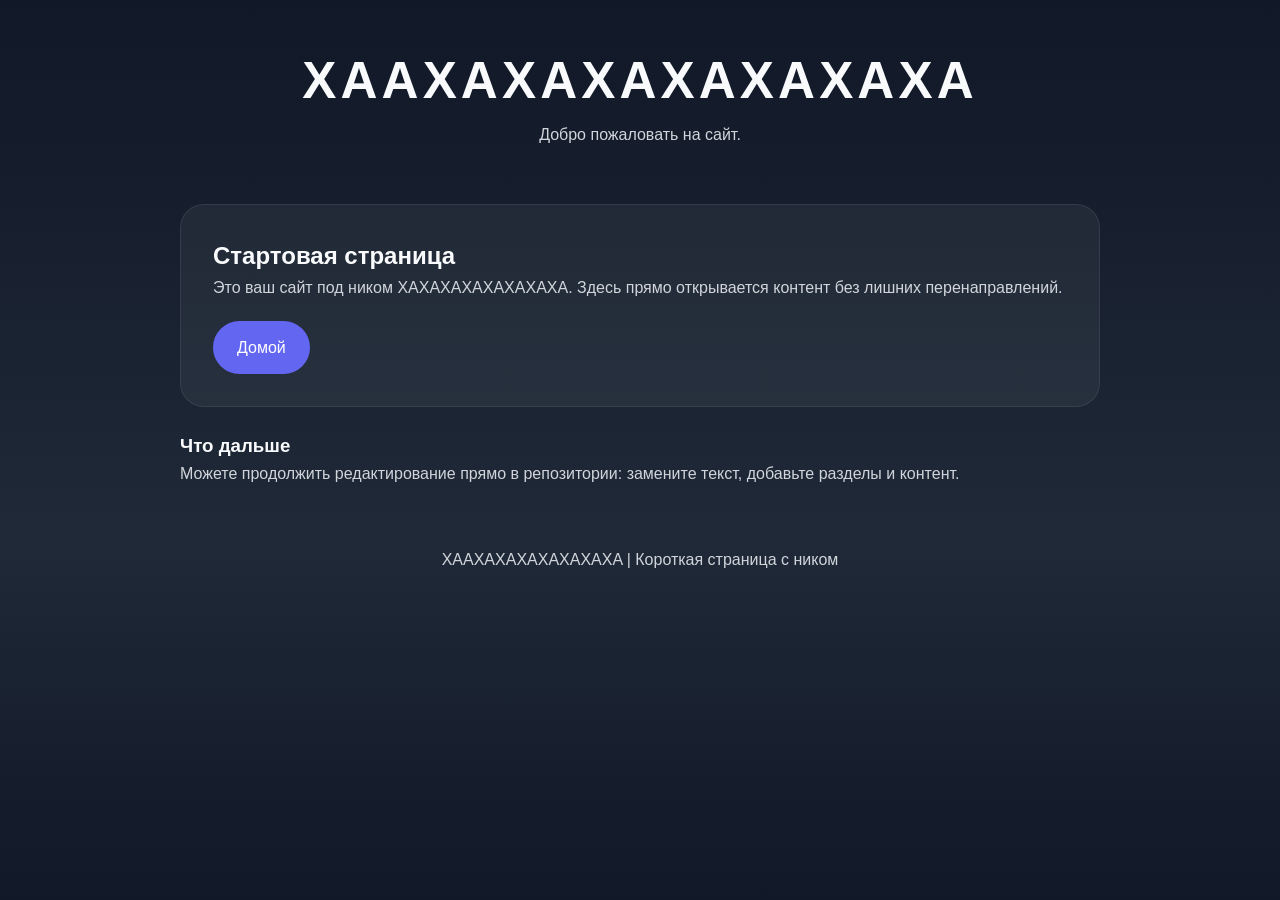
==== XAXAXAXAXAXAXAXA/index.html @ c9b1c3c9 "Replace nickname redirect with direct nickname page" ====
<!DOCTYPE html>
<html lang="ru">
  <head>
    <meta charset="UTF-8" />
    <meta name="viewport" content="width=device-width, initial-scale=1.0" />
    <title>XAXAXAXAXAXAXAXA</title>
    <link rel="stylesheet" href="/styles.css" />
  </head>
  <body>
    <div class="page-container">
      <header>
        <h1>XAAXAXAXAXAXAXAXA</h1>
        <p>Добро пожаловать на сайт.</p>
      </header>

      <main>
        <section class="hero">
          <h2>Стартовая страница</h2>
          <p>
            Это ваш сайт под ником XAXAXAXAXAXAXAXA. Здесь прямо открывается контент без
            лишних перенаправлений.
          </p>
          <a class="button" href="/">Домой</a>
        </section>

        <section>
          <h3>Что дальше</h3>
          <p>
            Можете продолжить редактирование прямо в репозитории: замените текст,
            добавьте разделы и контент.
          </p>
        </section>
      </main>

      <footer>
        <p>XAAXAXAXAXAXAXAXA | Короткая страница с ником</p>
      </footer>
    </div>
  </body>
</html>
---- styles.css ----
* {
  box-sizing: border-box;
  margin: 0;
  padding: 0;
}

body {
  font-family: Inter, -apple-system, BlinkMacSystemFont, "Segoe UI", sans-serif;
  background: linear-gradient(180deg, #111827 0%, #1f2937 60%, #111827 100%);
  color: #f9fafb;
  min-height: 100vh;
  line-height: 1.6;
}

.page-container {
  max-width: 960px;
  margin: 0 auto;
  padding: 40px 20px;
}

header {
  text-align: center;
  padding-bottom: 32px;
}

h1 {
  font-size: clamp(2.5rem, 4vw, 4rem);
  letter-spacing: 0.08em;
}

p {
  color: #d1d5db;
}

.hero {
  background: rgba(255, 255, 255, 0.05);
  border: 1px solid rgba(255, 255, 255, 0.08);
  border-radius: 24px;
  padding: 32px;
  margin-bottom: 24px;
}

.button {
  display: inline-block;
  margin-top: 20px;
  padding: 14px 24px;
  border-radius: 999px;
  background: #6366f1;
  color: white;
  text-decoration: none;
  transition: transform 0.2s ease, background-color 0.2s ease;
}

.button:hover {
  transform: translateY(-2px);
  background: #818cf8;
}

section {
  margin-top: 24px;
}

footer {
  margin-top: 60px;
  text-align: center;
  color: #9ca3af;
}
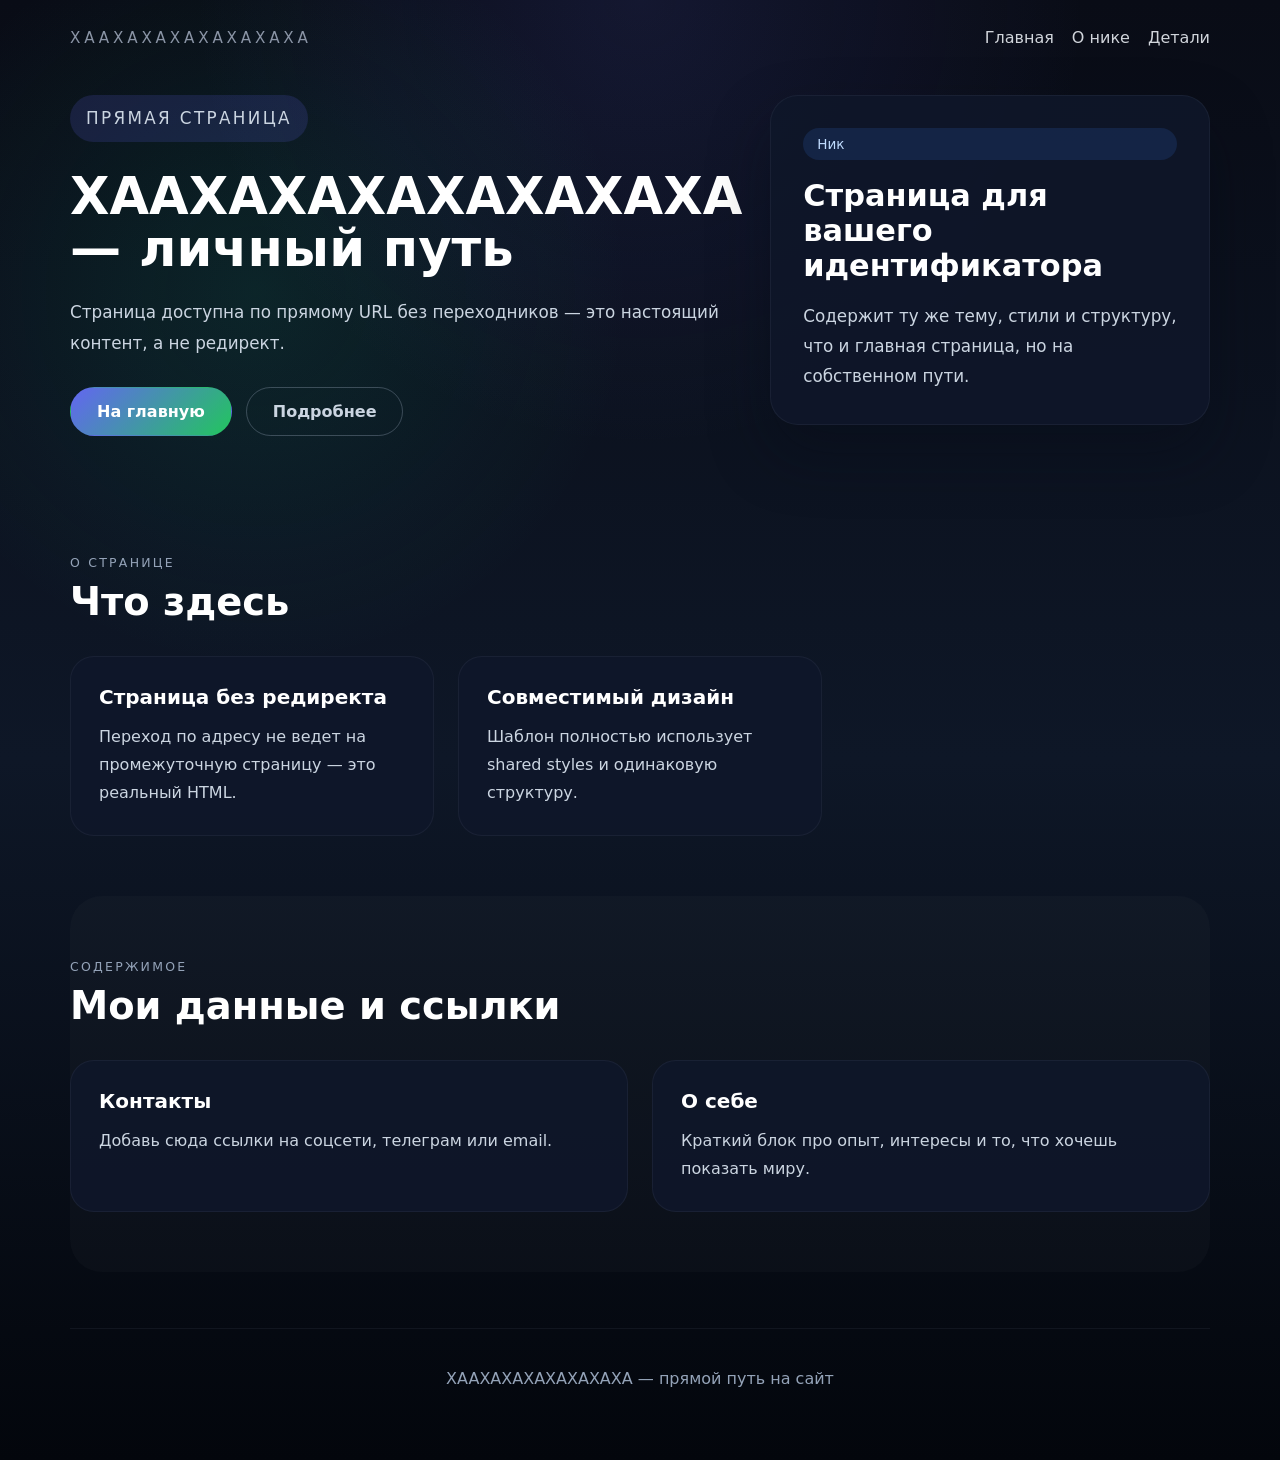
==== commit 2fb323b5: "Restore full website code" ====
--- a/XAXAXAXAXAXAXAXA/index.html
+++ b/XAXAXAXAXAXAXAXA/index.html
@@ -4,36 +4,77 @@
     <meta charset="UTF-8" />
     <meta name="viewport" content="width=device-width, initial-scale=1.0" />
     <title>XAXAXAXAXAXAXAXA</title>
-    <link rel="stylesheet" href="/styles.css" />
+    <link href="/styles.css" rel="stylesheet" />
   </head>
   <body>
-    <div class="page-container">
-      <header>
-        <h1>XAAXAXAXAXAXAXAXA</h1>
-        <p>Добро пожаловать на сайт.</p>
+    <div class="page-shell">
+      <header class="topbar">
+        <div class="brand"><span>XAAXAXAXAXAXAXAXA</span></div>
+        <nav class="site-nav">
+          <a href="/">Главная</a>
+          <a href="#about">О нике</a>
+          <a href="#details">Детали</a>
+        </nav>
       </header>
 
       <main>
-        <section class="hero">
-          <h2>Стартовая страница</h2>
-          <p>
-            Это ваш сайт под ником XAXAXAXAXAXAXAXA. Здесь прямо открывается контент без
-            лишних перенаправлений.
-          </p>
-          <a class="button" href="/">Домой</a>
+        <section class="hero-panel">
+          <div class="hero-copy">
+            <p class="eyebrow">Прямая страница</p>
+            <h1>XAAXAXAXAXAXAXAXA — личный путь</h1>
+            <p>Страница доступна по прямому URL без переходников — это настоящий контент, а не редирект.</p>
+            <div class="hero-actions">
+              <a class="button button-primary" href="/">На главную</a>
+              <a class="button button-secondary" href="#details">Подробнее</a>
+            </div>
+          </div>
+
+          <div class="hero-card">
+            <div class="hero-card-inner">
+              <span class="card-tag">Ник</span>
+              <h2>Страница для вашего идентификатора</h2>
+              <p>Содержит ту же тему, стили и структуру, что и главная страница, но на собственном пути.</p>
+            </div>
+          </div>
         </section>
 
-        <section>
-          <h3>Что дальше</h3>
-          <p>
-            Можете продолжить редактирование прямо в репозитории: замените текст,
-            добавьте разделы и контент.
-          </p>
+        <section id="about" class="section-block">
+          <div class="section-heading">
+            <span>О странице</span>
+            <h2>Что здесь</h2>
+          </div>
+          <div class="section-grid">
+            <article class="feature-card">
+              <h3>Страница без редиректа</h3>
+              <p>Переход по адресу не ведет на промежуточную страницу — это реальный HTML.</p>
+            </article>
+            <article class="feature-card">
+              <h3>Совместимый дизайн</h3>
+              <p>Шаблон полностью использует shared styles и одинаковую структуру.</p>
+            </article>
+          </div>
+        </section>
+
+        <section id="details" class="section-block section-alt">
+          <div class="section-heading">
+            <span>Содержимое</span>
+            <h2>Мои данные и ссылки</h2>
+          </div>
+          <div class="features-grid">
+            <div class="feature-item">
+              <h4>Контакты</h4>
+              <p>Добавь сюда ссылки на соцсети, телеграм или email.</p>
+            </div>
+            <div class="feature-item">
+              <h4>О себе</h4>
+              <p>Краткий блок про опыт, интересы и то, что хочешь показать миру.</p>
+            </div>
+          </div>
         </section>
       </main>
 
-      <footer>
-        <p>XAAXAXAXAXAXAXAXA | Короткая страница с ником</p>
+      <footer class="footer-bar">
+        <p>XAAXAXAXAXAXAXAXA — прямой путь на сайт</p>
       </footer>
     </div>
   </body>
--- a/styles.css
+++ b/styles.css
@@ -1,67 +1,248 @@
+:root {
+  color-scheme: dark;
+  font-family: 'Inter', system-ui, -apple-system, BlinkMacSystemFont, 'Segoe UI', sans-serif;
+  background-color: #05080f;
+  color: #f8fafc;
+}
 * {
   box-sizing: border-box;
-  margin: 0;
-  padding: 0;
-}
-
+}
+html {
+  scroll-behavior: smooth;
+}
 body {
-  font-family: Inter, -apple-system, BlinkMacSystemFont, "Segoe UI", sans-serif;
-  background: linear-gradient(180deg, #111827 0%, #1f2937 60%, #111827 100%);
-  color: #f9fafb;
   min-height: 100vh;
-  line-height: 1.6;
-}
-
-.page-container {
-  max-width: 960px;
+  margin: 0;
+  background: radial-gradient(circle at top, rgba(99, 102, 241, 0.12), transparent 28%),
+    radial-gradient(circle at 20% 20%, rgba(16, 185, 129, 0.12), transparent 24%),
+    linear-gradient(180deg, #090c16 0%, #0e1727 52%, #03060c 100%);
+}
+button,
+a,
+input,
+textarea {
+  font: inherit;
+}
+.page-shell {
+  max-width: 1180px;
   margin: 0 auto;
-  padding: 40px 20px;
-}
-
-header {
-  text-align: center;
-  padding-bottom: 32px;
-}
-
-h1 {
-  font-size: clamp(2.5rem, 4vw, 4rem);
-  letter-spacing: 0.08em;
-}
-
-p {
+  padding: 28px 20px 56px;
+}
+.topbar {
+  display: flex;
+  align-items: center;
+  justify-content: space-between;
+  flex-wrap: wrap;
+  gap: 16px;
+  margin-bottom: 48px;
+}
+.brand span {
+  font-size: 0.95rem;
+  letter-spacing: 0.25em;
+  text-transform: uppercase;
+  color: #8b95a6;
+}
+.site-nav {
+  display: flex;
+  gap: 18px;
+  flex-wrap: wrap;
+}
+.site-nav a {
   color: #d1d5db;
-}
-
-.hero {
-  background: rgba(255, 255, 255, 0.05);
-  border: 1px solid rgba(255, 255, 255, 0.08);
-  border-radius: 24px;
-  padding: 32px;
-  margin-bottom: 24px;
-}
-
+  text-decoration: none;
+  transition: color 0.2s ease;
+}
+.site-nav a:hover {
+  color: #ffffff;
+}
+.hero-panel {
+  display: grid;
+  grid-template-columns: 1.5fr 1fr;
+  gap: 28px;
+  align-items: start;
+  margin-bottom: 56px;
+}
+.hero-copy {
+  max-width: 720px;
+}
+.eyebrow {
+  display: inline-block;
+  margin-bottom: 16px;
+  padding: 8px 16px;
+  border-radius: 999px;
+  background: rgba(99, 102, 241, 0.16);
+  color: #dbeafe;
+  font-size: 0.82rem;
+  letter-spacing: 0.14em;
+  text-transform: uppercase;
+}
+.hero-panel h1 {
+  font-size: clamp(2.8rem, 4vw, 4.8rem);
+  line-height: 1.02;
+  margin: 0 0 22px;
+  color: #ffffff;
+}
+.hero-panel p {
+  font-size: 1.05rem;
+  line-height: 1.85;
+  color: #cbd5e1;
+  margin: 0 0 28px;
+}
+.hero-actions {
+  display: flex;
+  flex-wrap: wrap;
+  gap: 14px;
+}
 .button {
-  display: inline-block;
-  margin-top: 20px;
-  padding: 14px 24px;
+  display: inline-flex;
+  align-items: center;
+  justify-content: center;
+  padding: 14px 26px;
   border-radius: 999px;
-  background: #6366f1;
-  color: white;
+  border: 1px solid transparent;
+  transition: transform 0.2s ease, background-color 0.2s ease, border-color 0.2s ease;
   text-decoration: none;
-  transition: transform 0.2s ease, background-color 0.2s ease;
-}
-
+  font-weight: 600;
+}
+.button-primary {
+  background: linear-gradient(135deg, #6366f1, #22c55e);
+  color: #ffffff;
+}
+.button-secondary {
+  background: transparent;
+  border-color: rgba(148, 163, 184, 0.35);
+  color: #cbd5e1;
+}
 .button:hover {
   transform: translateY(-2px);
-  background: #818cf8;
-}
-
-section {
-  margin-top: 24px;
-}
-
-footer {
-  margin-top: 60px;
+}
+.hero-card {
+  padding: 32px;
+  border-radius: 28px;
+  background: rgba(15, 23, 42, 0.9);
+  border: 1px solid rgba(148, 163, 184, 0.08);
+  box-shadow: 0 28px 60px rgba(7, 12, 24, 0.35);
+}
+.hero-card-inner {
+  display: grid;
+  gap: 18px;
+}
+.card-tag {
+  display: inline-flex;
+  padding: 8px 14px;
+  border-radius: 999px;
+  background: rgba(59, 130, 246, 0.14);
+  color: #bfdbfe;
+  font-size: 0.85rem;
+}
+.hero-card h2 {
+  margin: 0;
+  font-size: 1.9rem;
+  color: #ffffff;
+}
+.hero-card p {
+  margin: 0;
+  color: #cbd5e1;
+  line-height: 1.8;
+}
+.section-block {
+  padding: 60px 0;
+}
+.section-alt {
+  background: rgba(255,255,255,0.02);
+  border-radius: 32px;
+}
+.section-heading {
+  max-width: 740px;
+  margin-bottom: 34px;
+}
+.section-heading span {
+  display: inline-block;
+  margin-bottom: 12px;
+  color: #94a3b8;
+  text-transform: uppercase;
+  letter-spacing: 0.18em;
+  font-size: 0.78rem;
+}
+.section-heading h2 {
+  margin: 0;
+  font-size: clamp(2rem, 3vw, 3rem);
+  color: #ffffff;
+  line-height: 1.05;
+}
+.section-grid,
+.features-grid,
+.portfolio-grid,
+.contact-grid {
+  display: grid;
+  gap: 24px;
+}
+.section-grid {
+  grid-template-columns: repeat(3, minmax(0, 1fr));
+}
+.feature-card,
+.feature-item,
+.portfolio-card,
+.contact-card {
+  padding: 28px;
+  border-radius: 24px;
+  background: rgba(15, 23, 42, 0.95);
+  border: 1px solid rgba(148, 163, 184, 0.08);
+}
+.feature-card h3,
+.feature-item h4,
+.portfolio-card h3,
+.contact-card h3 {
+  margin: 0 0 14px;
+  font-size: 1.25rem;
+  color: #ffffff;
+}
+.feature-card p,
+.feature-item p,
+.portfolio-card p,
+.contact-card p {
+  margin: 0;
+  color: #cbd5e1;
+  line-height: 1.75;
+}
+.features-grid {
+  grid-template-columns: repeat(2, minmax(0, 1fr));
+}
+.portfolio-grid {
+  grid-template-columns: repeat(3, minmax(0, 1fr));
+}
+.contact-grid {
+  grid-template-columns: repeat(2, minmax(0, 1fr));
+}
+.footer-bar {
+  margin-top: 56px;
+  padding-top: 24px;
+  border-top: 1px solid rgba(148, 163, 184, 0.08);
+  color: #94a3b8;
   text-align: center;
-  color: #9ca3af;
-}
+}
+@media (max-width: 1024px) {
+  .hero-panel {
+    grid-template-columns: 1fr;
+  }
+  .section-grid,
+  .features-grid,
+  .portfolio-grid,
+  .contact-grid {
+    grid-template-columns: 1fr;
+  }
+}
+@media (max-width: 640px) {
+  .page-shell {
+    padding: 20px 16px 36px;
+  }
+  .topbar {
+    gap: 12px;
+  }
+  .hero-panel {
+    gap: 20px;
+  }
+  .hero-panel h1 {
+    font-size: 2.7rem;
+  }
+}
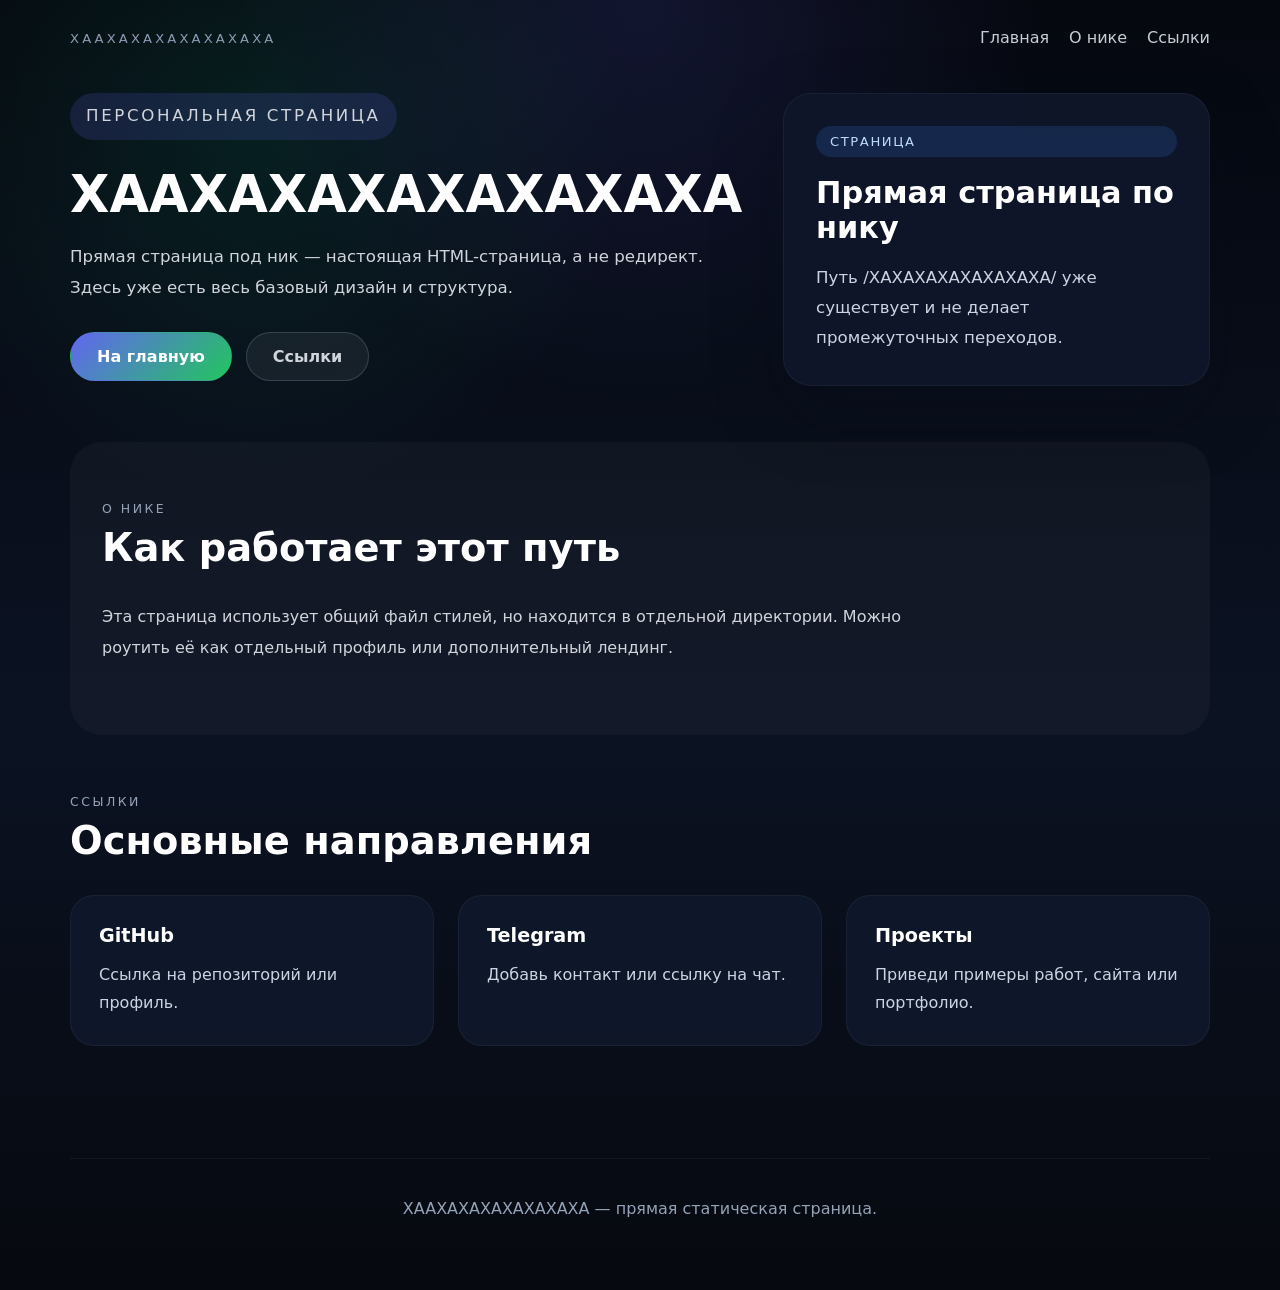
==== commit f62db97e: "Restore full site with complete HTML and CSS" ====
--- a/XAXAXAXAXAXAXAXA/index.html
+++ b/XAXAXAXAXAXAXAXA/index.html
@@ -4,7 +4,8 @@
     <meta charset="UTF-8" />
     <meta name="viewport" content="width=device-width, initial-scale=1.0" />
     <title>XAXAXAXAXAXAXAXA</title>
-    <link href="/styles.css" rel="stylesheet" />
+    <meta name="description" content="Прямая страница по нику XAAXAXAXAXAXAXAXA." />
+    <link rel="stylesheet" href="/styles.css" />
   </head>
   <body>
     <div class="page-shell">
@@ -13,68 +14,62 @@
         <nav class="site-nav">
           <a href="/">Главная</a>
           <a href="#about">О нике</a>
-          <a href="#details">Детали</a>
+          <a href="#links">Ссылки</a>
         </nav>
       </header>
 
       <main>
         <section class="hero-panel">
           <div class="hero-copy">
-            <p class="eyebrow">Прямая страница</p>
-            <h1>XAAXAXAXAXAXAXAXA — личный путь</h1>
-            <p>Страница доступна по прямому URL без переходников — это настоящий контент, а не редирект.</p>
+            <p class="eyebrow">Персональная страница</p>
+            <h1>XAAXAXAXAXAXAXAXA</h1>
+            <p>Прямая страница под ник — настоящая HTML-страница, а не редирект. Здесь уже есть весь базовый дизайн и структура.</p>
             <div class="hero-actions">
               <a class="button button-primary" href="/">На главную</a>
-              <a class="button button-secondary" href="#details">Подробнее</a>
+              <a class="button button-secondary" href="#links">Ссылки</a>
             </div>
           </div>
-
-          <div class="hero-card">
+          <div class="hero-panel-card">
             <div class="hero-card-inner">
-              <span class="card-tag">Ник</span>
-              <h2>Страница для вашего идентификатора</h2>
-              <p>Содержит ту же тему, стили и структуру, что и главная страница, но на собственном пути.</p>
+              <span class="card-tag">Страница</span>
+              <h2>Прямая страница по нику</h2>
+              <p>Путь /XAXAXAXAXAXAXAXA/ уже существует и не делает промежуточных переходов.</p>
             </div>
           </div>
         </section>
 
-        <section id="about" class="section-block">
+        <section id="about" class="section-block section-alt">
           <div class="section-heading">
-            <span>О странице</span>
-            <h2>Что здесь</h2>
+            <span>О нике</span>
+            <h2>Как работает этот путь</h2>
           </div>
-          <div class="section-grid">
-            <article class="feature-card">
-              <h3>Страница без редиректа</h3>
-              <p>Переход по адресу не ведет на промежуточную страницу — это реальный HTML.</p>
-            </article>
-            <article class="feature-card">
-              <h3>Совместимый дизайн</h3>
-              <p>Шаблон полностью использует shared styles и одинаковую структуру.</p>
-            </article>
-          </div>
+          <p class="section-text">Эта страница использует общий файл стилей, но находится в отдельной директории. Можно роутить её как отдельный профиль или дополнительный лендинг.</p>
         </section>
 
-        <section id="details" class="section-block section-alt">
+        <section id="links" class="section-block">
           <div class="section-heading">
-            <span>Содержимое</span>
-            <h2>Мои данные и ссылки</h2>
+            <span>Ссылки</span>
+            <h2>Основные направления</h2>
           </div>
-          <div class="features-grid">
-            <div class="feature-item">
-              <h4>Контакты</h4>
-              <p>Добавь сюда ссылки на соцсети, телеграм или email.</p>
-            </div>
-            <div class="feature-item">
-              <h4>О себе</h4>
-              <p>Краткий блок про опыт, интересы и то, что хочешь показать миру.</p>
-            </div>
+          <div class="links-grid">
+            <article class="link-card">
+              <h3>GitHub</h3>
+              <p>Ссылка на репозиторий или профиль.</p>
+            </article>
+            <article class="link-card">
+              <h3>Telegram</h3>
+              <p>Добавь контакт или ссылку на чат.</p>
+            </article>
+            <article class="link-card">
+              <h3>Проекты</h3>
+              <p>Приведи примеры работ, сайта или портфолио.</p>
+            </article>
           </div>
         </section>
       </main>
 
       <footer class="footer-bar">
-        <p>XAAXAXAXAXAXAXAXA — прямой путь на сайт</p>
+        <p>XAAXAXAXAXAXAXAXA — прямая статическая страница.</p>
       </footer>
     </div>
   </body>
--- a/styles.css
+++ b/styles.css
@@ -1,8 +1,8 @@
 :root {
   color-scheme: dark;
-  font-family: 'Inter', system-ui, -apple-system, BlinkMacSystemFont, 'Segoe UI', sans-serif;
-  background-color: #05080f;
-  color: #f8fafc;
+  font-family: 'Inter', system-ui, sans-serif;
+  background: #05080f;
+  color: #eff2f7;
 }
 * {
   box-sizing: border-box;
@@ -11,11 +11,11 @@
   scroll-behavior: smooth;
 }
 body {
+  margin: 0;
   min-height: 100vh;
-  margin: 0;
-  background: radial-gradient(circle at top, rgba(99, 102, 241, 0.12), transparent 28%),
-    radial-gradient(circle at 20% 20%, rgba(16, 185, 129, 0.12), transparent 24%),
-    linear-gradient(180deg, #090c16 0%, #0e1727 52%, #03060c 100%);
+  background: radial-gradient(circle at top, rgba(99, 102, 241, 0.14), transparent 28%),
+    radial-gradient(circle at 20% 10%, rgba(16, 185, 129, 0.12), transparent 24%),
+    linear-gradient(180deg, #05080f 0%, #0b1222 56%, #06090f 100%);
 }
 button,
 a,
@@ -33,23 +33,24 @@
   align-items: center;
   justify-content: space-between;
   flex-wrap: wrap;
-  gap: 16px;
-  margin-bottom: 48px;
+  gap: 18px;
+  margin-bottom: 46px;
 }
 .brand span {
-  font-size: 0.95rem;
-  letter-spacing: 0.25em;
+  display: inline-block;
+  font-size: 0.82rem;
+  letter-spacing: 0.24em;
   text-transform: uppercase;
-  color: #8b95a6;
+  color: #8f9bb3;
 }
 .site-nav {
   display: flex;
-  gap: 18px;
+  gap: 20px;
   flex-wrap: wrap;
 }
 .site-nav a {
-  color: #d1d5db;
   text-decoration: none;
+  color: rgba(226, 232, 240, 0.88);
   transition: color 0.2s ease;
 }
 .site-nav a:hover {
@@ -57,8 +58,8 @@
 }
 .hero-panel {
   display: grid;
-  grid-template-columns: 1.5fr 1fr;
-  gap: 28px;
+  grid-template-columns: 1.6fr 1fr;
+  gap: 30px;
   align-items: start;
   margin-bottom: 56px;
 }
@@ -66,27 +67,28 @@
   max-width: 720px;
 }
 .eyebrow {
-  display: inline-block;
-  margin-bottom: 16px;
+  display: inline-flex;
+  align-items: center;
   padding: 8px 16px;
+  margin-bottom: 18px;
   border-radius: 999px;
   background: rgba(99, 102, 241, 0.16);
   color: #dbeafe;
-  font-size: 0.82rem;
-  letter-spacing: 0.14em;
+  font-size: 0.8rem;
+  letter-spacing: 0.16em;
   text-transform: uppercase;
 }
 .hero-panel h1 {
-  font-size: clamp(2.8rem, 4vw, 4.8rem);
+  margin: 0 0 22px;
+  font-size: clamp(2.8rem, 4vw, 4.4rem);
   line-height: 1.02;
-  margin: 0 0 22px;
   color: #ffffff;
 }
 .hero-panel p {
-  font-size: 1.05rem;
+  margin: 0 0 28px;
+  color: #d1d5db;
+  font-size: 1.04rem;
   line-height: 1.85;
-  color: #cbd5e1;
-  margin: 0 0 28px;
 }
 .hero-actions {
   display: flex;
@@ -100,28 +102,29 @@
   padding: 14px 26px;
   border-radius: 999px;
   border: 1px solid transparent;
+  text-decoration: none;
+  color: inherit;
+  font-weight: 700;
   transition: transform 0.2s ease, background-color 0.2s ease, border-color 0.2s ease;
-  text-decoration: none;
-  font-weight: 600;
 }
 .button-primary {
   background: linear-gradient(135deg, #6366f1, #22c55e);
   color: #ffffff;
 }
 .button-secondary {
-  background: transparent;
-  border-color: rgba(148, 163, 184, 0.35);
-  color: #cbd5e1;
+  background: rgba(255, 255, 255, 0.06);
+  border-color: rgba(148, 163, 184, 0.25);
+  color: #d1d5db;
 }
 .button:hover {
   transform: translateY(-2px);
 }
-.hero-card {
+.hero-panel-card {
   padding: 32px;
+  background: rgba(15, 23, 42, 0.95);
+  border: 1px solid rgba(148, 163, 184, 0.08);
   border-radius: 28px;
-  background: rgba(15, 23, 42, 0.9);
-  border: 1px solid rgba(148, 163, 184, 0.08);
-  box-shadow: 0 28px 60px rgba(7, 12, 24, 0.35);
+  box-shadow: 0 28px 70px rgba(7, 12, 24, 0.28);
 }
 .hero-card-inner {
   display: grid;
@@ -131,29 +134,53 @@
   display: inline-flex;
   padding: 8px 14px;
   border-radius: 999px;
-  background: rgba(59, 130, 246, 0.14);
+  background: rgba(59, 130, 246, 0.16);
   color: #bfdbfe;
-  font-size: 0.85rem;
-}
-.hero-card h2 {
+  font-size: 0.82rem;
+  text-transform: uppercase;
+  letter-spacing: 0.12em;
+}
+.hero-card-inner h2 {
   margin: 0;
   font-size: 1.9rem;
   color: #ffffff;
 }
-.hero-card p {
+.hero-card-inner p {
   margin: 0;
   color: #cbd5e1;
   line-height: 1.8;
 }
+.hero-stats {
+  display: grid;
+  grid-template-columns: repeat(2, minmax(0, 1fr));
+  gap: 16px;
+}
+.stat-item {
+  padding: 16px;
+  border-radius: 20px;
+  background: rgba(255, 255, 255, 0.04);
+  border: 1px solid rgba(148, 163, 184, 0.08);
+}
+.stat-item strong {
+  display: block;
+  font-size: 1.35rem;
+  color: #ffffff;
+}
+.stat-item span {
+  color: #a1a9b8;
+  margin-top: 6px;
+  display: block;
+}
 .section-block {
-  padding: 60px 0;
+  padding: 56px 0;
 }
 .section-alt {
-  background: rgba(255,255,255,0.02);
+  background: rgba(255, 255, 255, 0.03);
   border-radius: 32px;
+  padding: 56px 32px;
 }
 .section-heading {
-  max-width: 740px;
+  max-width: 720px;
   margin-bottom: 34px;
 }
 .section-heading span {
@@ -161,75 +188,119 @@
   margin-bottom: 12px;
   color: #94a3b8;
   text-transform: uppercase;
-  letter-spacing: 0.18em;
+  letter-spacing: 0.2em;
   font-size: 0.78rem;
 }
 .section-heading h2 {
   margin: 0;
-  font-size: clamp(2rem, 3vw, 3rem);
-  color: #ffffff;
+  font-size: clamp(2rem, 3vw, 3.2rem);
   line-height: 1.05;
+  color: #ffffff;
 }
 .section-grid,
 .features-grid,
-.portfolio-grid,
-.contact-grid {
+.cases-grid,
+.faq-grid,
+.links-grid {
   display: grid;
   gap: 24px;
 }
 .section-grid {
   grid-template-columns: repeat(3, minmax(0, 1fr));
 }
+.features-grid {
+  grid-template-columns: repeat(2, minmax(0, 1fr));
+}
+.cases-grid {
+  grid-template-columns: repeat(3, minmax(0, 1fr));
+}
+.faq-grid {
+  grid-template-columns: repeat(3, minmax(0, 1fr));
+}
+.links-grid {
+  grid-template-columns: repeat(3, minmax(0, 1fr));
+}
 .feature-card,
-.feature-item,
-.portfolio-card,
+.case-card,
+.faq-item,
+.link-card,
+.list-card,
 .contact-card {
   padding: 28px;
   border-radius: 24px;
-  background: rgba(15, 23, 42, 0.95);
+  background: rgba(15, 23, 42, 0.96);
   border: 1px solid rgba(148, 163, 184, 0.08);
 }
 .feature-card h3,
-.feature-item h4,
-.portfolio-card h3,
-.contact-card h3 {
+.case-card h3,
+.faq-item h4,
+.link-card h3,
+.list-card strong,
+.contact-card strong {
   margin: 0 0 14px;
-  font-size: 1.25rem;
+  font-size: 1.2rem;
   color: #ffffff;
 }
 .feature-card p,
-.feature-item p,
-.portfolio-card p,
+.case-card p,
+.faq-item p,
+.link-card p,
+.list-card p,
 .contact-card p {
   margin: 0;
   color: #cbd5e1;
   line-height: 1.75;
 }
-.features-grid {
-  grid-template-columns: repeat(2, minmax(0, 1fr));
-}
-.portfolio-grid {
-  grid-template-columns: repeat(3, minmax(0, 1fr));
-}
-.contact-grid {
-  grid-template-columns: repeat(2, minmax(0, 1fr));
+.two-column-block {
+  display: grid;
+  grid-template-columns: 1.1fr 0.9fr;
+  gap: 28px;
+}
+.list-block {
+  display: grid;
+  gap: 16px;
+}
+.section-text {
+  max-width: 820px;
+  color: #d1d5db;
+  line-height: 1.9;
+}
+.contact-panel {
+  display: grid;
+  grid-template-columns: 1.5fr 1fr;
+  gap: 26px;
+  align-items: center;
+}
+.contact-card {
+  display: grid;
+  gap: 16px;
+}
+.contact-detail {
+  display: grid;
+  gap: 6px;
+}
+.contact-detail strong {
+  color: #ffffff;
+  font-size: 0.95rem;
+}
+.contact-detail span {
+  color: #cbd5e1;
 }
 .footer-bar {
   margin-top: 56px;
   padding-top: 24px;
   border-top: 1px solid rgba(148, 163, 184, 0.08);
+  text-align: center;
   color: #94a3b8;
-  text-align: center;
-}
-@media (max-width: 1024px) {
-  .hero-panel {
+}
+@media (max-width: 992px) {
+  .hero-panel,
+  .two-column-block,
+  .contact-panel {
     grid-template-columns: 1fr;
   }
-  .section-grid,
-  .features-grid,
-  .portfolio-grid,
-  .contact-grid {
-    grid-template-columns: 1fr;
+  .section-alt {
+    padding: 40px 20px;
   }
 }
 @media (max-width: 640px) {
@@ -237,12 +308,24 @@
     padding: 20px 16px 36px;
   }
   .topbar {
-    gap: 12px;
-  }
-  .hero-panel {
-    gap: 20px;
+    flex-direction: column;
+    align-items: flex-start;
+  }
+  .site-nav {
+    width: 100%;
+    justify-content: space-between;
   }
   .hero-panel h1 {
     font-size: 2.7rem;
   }
-}
+  .hero-stats {
+    grid-template-columns: 1fr;
+  }
+  .section-grid,
+  .features-grid,
+  .cases-grid,
+  .faq-grid,
+  .links-grid {
+    grid-template-columns: 1fr;
+  }
+}
